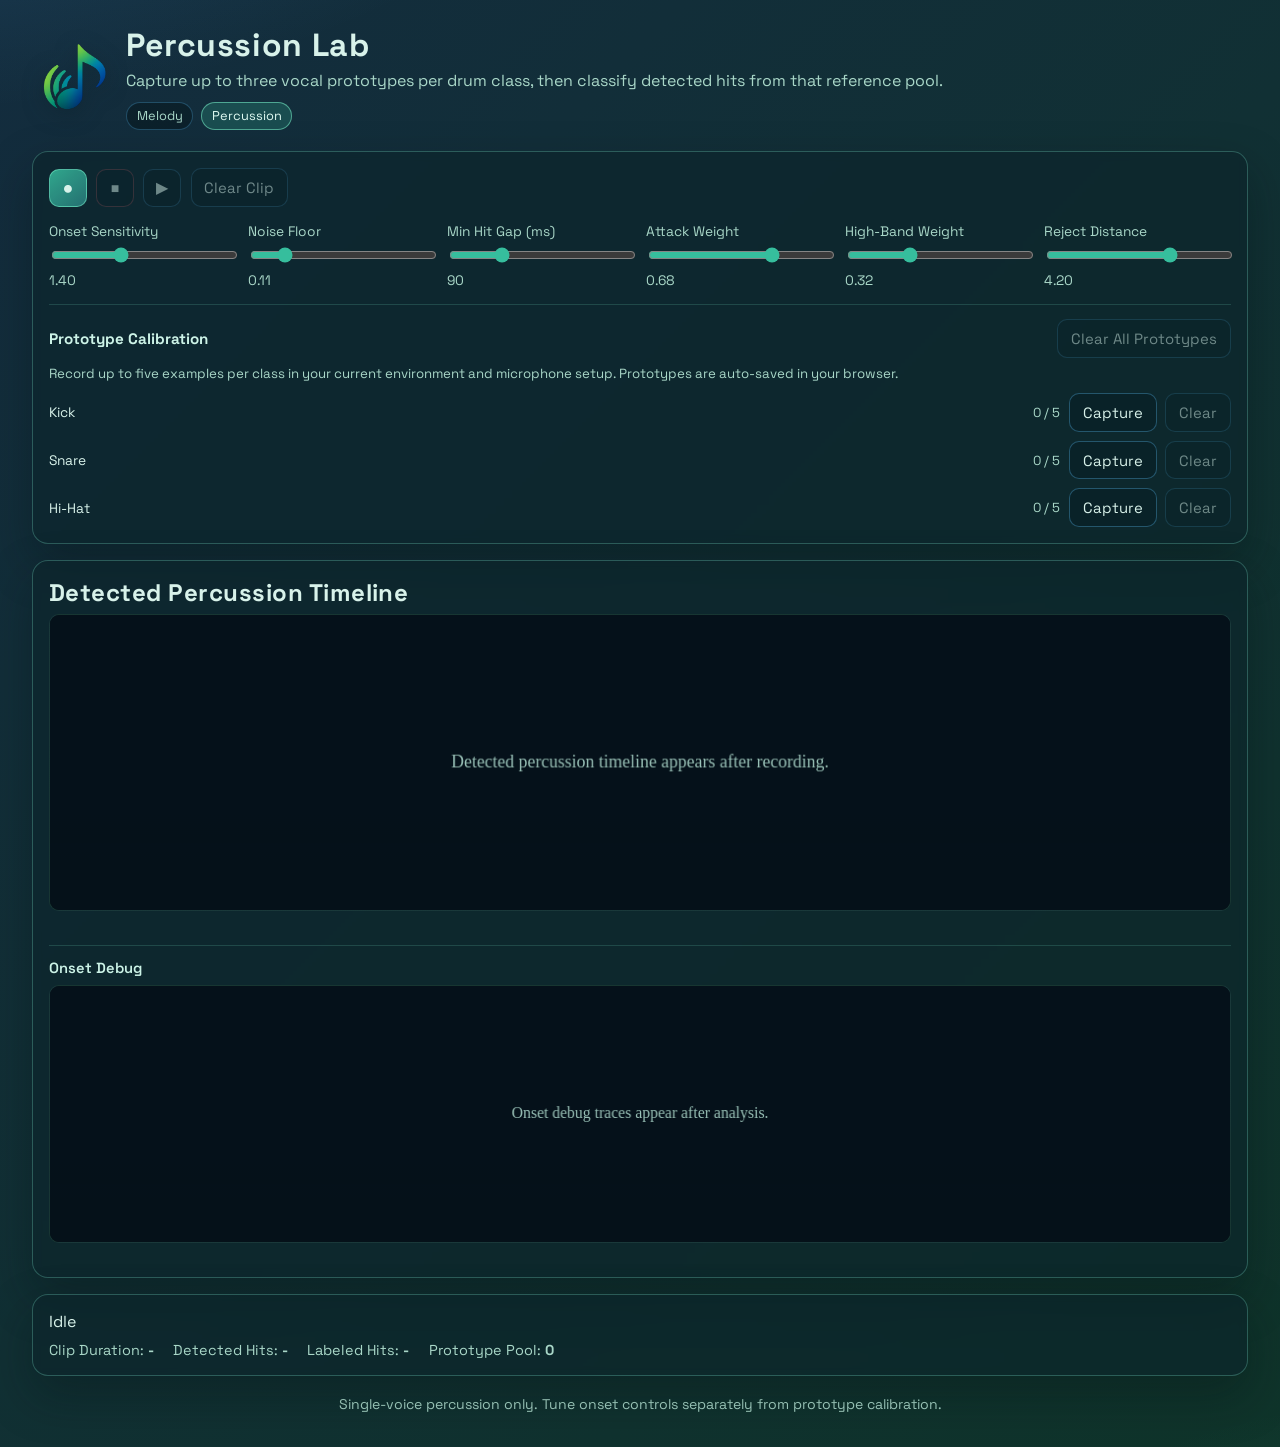
==== percussion.html @ eb564f1c "Rebuild percussion module with prototype calibration and robust matching" ====
<!doctype html>
<html lang="en">
<head>
  <meta charset="utf-8">
  <meta name="viewport" content="width=device-width, initial-scale=1">
  <title>Hummer Percussion Lab</title>
  <link rel="icon" type="image/png" sizes="32x32" href="assets/hummer_logo_32.png">
  <link rel="preconnect" href="https://fonts.googleapis.com">
  <link rel="preconnect" href="https://fonts.gstatic.com" crossorigin>
  <link href="https://fonts.googleapis.com/css2?family=Space+Grotesk:wght@400;500;700&display=swap" rel="stylesheet">
  <link rel="stylesheet" href="styles.css?v=20260312p">
</head>
<body>
  <main class="app-shell">
    <header class="app-header">
      <img src="assets/hummer_logo.png" alt="Hummer logo" class="logo">
      <div class="header-copy">
        <h1>Percussion Lab</h1>
        <p>Capture up to three vocal prototypes per drum class, then classify detected hits from that reference pool.</p>
        <nav class="module-ribbon" aria-label="Lab mode">
          <a class="module-ribbon-link" href="/index.html">Melody</a>
          <a class="module-ribbon-link active" href="/percussion.html" aria-current="page">Percussion</a>
        </nav>
      </div>
    </header>

    <section class="panel controls">
      <div class="button-row">
        <button id="startPercBtn" class="transport-symbol-btn" type="button" aria-label="Start recording clip" title="Start recording clip">&#x25cf;</button>
        <button id="stopPercBtn" class="transport-symbol-btn" type="button" aria-label="Stop recording or playback" title="Stop recording or playback" disabled>&#x25a0;</button>
        <button id="playPercBtn" class="transport-symbol-btn" type="button" aria-label="Play detected pattern" title="Play detected pattern" disabled>&#x25b6;</button>
        <button id="clearPercBtn" type="button" disabled>Clear Clip</button>
      </div>

      <div class="perc-controls-grid">
        <label>
          Onset Sensitivity
          <input id="percOnsetSensitivity" type="range" min="0.6" max="2.8" step="0.05" value="1.4">
          <span id="percOnsetSensitivityValue">1.40</span>
        </label>
        <label>
          Noise Floor
          <input id="percNoiseFloor" type="range" min="0" max="0.7" step="0.01" value="0.11">
          <span id="percNoiseFloorValue">0.11</span>
        </label>
        <label>
          Min Hit Gap (ms)
          <input id="percMinGapMs" type="range" min="30" max="260" step="5" value="90">
          <span id="percMinGapMsValue">90</span>
        </label>
        <label>
          Attack Weight
          <input id="percAttackWeight" type="range" min="0" max="1" step="0.01" value="0.68">
          <span id="percAttackWeightValue">0.68</span>
        </label>
        <label>
          High-Band Weight
          <input id="percHighWeight" type="range" min="0" max="1" step="0.01" value="0.32">
          <span id="percHighWeightValue">0.32</span>
        </label>
        <label>
          Reject Distance
          <input id="percRejectDistance" type="range" min="0.4" max="6" step="0.05" value="4.20">
          <span id="percRejectDistanceValue">4.20</span>
        </label>
      </div>

      <div class="perc-calibration-panel">
        <div class="perc-calibration-head">
          <h3>Prototype Calibration</h3>
          <button id="clearAllProtoBtn" type="button">Clear All Prototypes</button>
        </div>
        <p class="perc-calibration-subtext">Record up to five examples per class in your current environment and microphone setup. Prototypes are auto-saved in your browser.</p>
        <div class="perc-proto-grid">
          <div class="perc-proto-row">
            <span class="perc-proto-label">Kick</span>
            <span id="kickProtoCount" class="perc-proto-count">0 / 5</span>
            <button id="captureKickBtn" type="button">Capture</button>
            <button id="clearKickBtn" type="button">Clear</button>
          </div>
          <div class="perc-proto-row">
            <span class="perc-proto-label">Snare</span>
            <span id="snareProtoCount" class="perc-proto-count">0 / 5</span>
            <button id="captureSnareBtn" type="button">Capture</button>
            <button id="clearSnareBtn" type="button">Clear</button>
          </div>
          <div class="perc-proto-row">
            <span class="perc-proto-label">Hi-Hat</span>
            <span id="hatProtoCount" class="perc-proto-count">0 / 5</span>
            <button id="captureHatBtn" type="button">Capture</button>
            <button id="clearHatBtn" type="button">Clear</button>
          </div>
        </div>
      </div>
    </section>

    <section class="panel viz-panel">
      <h2>Detected Percussion Timeline</h2>
      <canvas id="percTimelineCanvas" width="1200" height="300"></canvas>
      <div id="percClassSummary" class="percussion-summary"></div>
      <div class="percussion-debug-wrap">
        <h3>Onset Debug</h3>
        <canvas id="percDebugCanvas" width="1200" height="260"></canvas>
        <div id="percDebugSummary" class="percussion-summary"></div>
      </div>
    </section>

    <section class="panel status-panel">
      <div id="percStatusText">Idle</div>
      <div class="stats">
        <span>Clip Duration: <strong id="percDurationValue">-</strong></span>
        <span>Detected Hits: <strong id="percHitCountValue">-</strong></span>
        <span>Labeled Hits: <strong id="percLabeledCountValue">-</strong></span>
        <span>Prototype Pool: <strong id="percProtoPoolValue">0</strong></span>
      </div>
    </section>

    <footer class="app-footer">
      <span>Single-voice percussion only. Tune onset controls separately from prototype calibration.</span>
    </footer>
  </main>

  <script src="audio-core.js?v=20260310a"></script>
  <script src="percussion.js?v=20260312p"></script>
</body>
</html>
---- styles.css ----
:root {
  --ink: #d8f2ea;
  --ink-muted: #a9d7c8;
  --deep-blue: #132c3e;
  --deep-green: #0f342a;
  --panel-bg: rgba(12, 37, 42, 0.62);
  --panel-border: rgba(108, 205, 182, 0.32);
  --accent: #36be9d;
  --accent-2: #5cc3ff;
  --danger: #f06f74;
}

* {
  box-sizing: border-box;
}

body {
  margin: 0;
  min-height: 100vh;
  color: var(--ink);
  font-family: "Space Grotesk", "Segoe UI", sans-serif;
  background:
    radial-gradient(80rem 42rem at -10% -20%, rgba(92, 195, 255, 0.2) 0%, rgba(19, 44, 62, 0) 60%),
    radial-gradient(72rem 38rem at 120% 120%, rgba(54, 190, 157, 0.22) 0%, rgba(15, 52, 42, 0) 58%),
    linear-gradient(135deg, #132c3e 0%, #0f342a 100%);
}

.app-shell {
  width: min(1220px, 95vw);
  margin: 1.4rem auto 2rem;
  display: grid;
  gap: 1rem;
}

.panel {
  border: 1px solid var(--panel-border);
  border-radius: 16px;
  background: var(--panel-bg);
  backdrop-filter: blur(4px);
  box-shadow: 0 20px 46px rgba(6, 18, 21, 0.34);
  padding: 1rem;
}

.app-header {
  display: flex;
  align-items: center;
  gap: 1rem;
  padding: 0.15rem 0.35rem 0.35rem;
}

.header-copy {
  min-width: 0;
}

.module-ribbon {
  margin-top: 0.65rem;
  display: inline-flex;
  gap: 0.45rem;
  align-items: center;
}

.module-ribbon-link {
  border: 1px solid rgba(92, 195, 255, 0.28);
  border-radius: 999px;
  background: rgba(9, 27, 34, 0.62);
  color: var(--ink-muted);
  text-decoration: none;
  font-size: 0.8rem;
  padding: 0.28rem 0.62rem;
  transition: background 120ms ease, color 120ms ease, border-color 120ms ease;
}

.module-ribbon-link:hover {
  color: var(--ink);
  border-color: rgba(124, 244, 203, 0.4);
}

.module-ribbon-link.active {
  color: #dffaf2;
  background: rgba(54, 190, 157, 0.22);
  border-color: rgba(124, 244, 203, 0.54);
}

.logo {
  width: 72px;
  height: 72px;
  object-fit: contain;
  filter: drop-shadow(0 5px 10px rgba(12, 34, 43, 0.5));
}

h1,
h2 {
  margin: 0 0 0.35rem;
  font-weight: 700;
  letter-spacing: 0.02em;
}

p {
  margin: 0;
  color: var(--ink-muted);
}

.button-row {
  display: flex;
  flex-wrap: wrap;
  gap: 0.6rem;
  align-items: center;
}

.preset-inline {
  display: grid;
  grid-template-columns: auto minmax(0, 1fr);
  gap: 0.55rem;
  align-items: center;
  flex: 0 1 clamp(135px, 18.75%, 240px);
  margin-left: auto;
  min-width: 0;
}

.preset-label {
  display: block;
  margin: 0;
  color: var(--ink-muted);
  font-size: 0.82rem;
  letter-spacing: 0.01em;
}

.preset-inline select {
  min-width: 0;
  width: 100%;
}

button,
select,
input[type="number"] {
  border: 1px solid rgba(92, 195, 255, 0.32);
  border-radius: 10px;
  color: var(--ink);
  background: rgba(11, 32, 40, 0.72);
  padding: 0.56rem 0.8rem;
  font-family: inherit;
  font-size: 0.93rem;
}

button {
  cursor: pointer;
  transition: transform 120ms ease, background 120ms ease;
}

button:hover:not(:disabled) {
  transform: translateY(-1px);
  background: rgba(30, 70, 80, 0.82);
}

button:disabled {
  opacity: 0.48;
  cursor: not-allowed;
}

.transport-symbol-btn {
  width: 2.35rem;
  height: 2.35rem;
  padding: 0;
  display: inline-flex;
  align-items: center;
  justify-content: center;
  font-size: 1.02rem;
  line-height: 1;
}

#startBtn {
  background: linear-gradient(140deg, rgba(54, 190, 157, 0.85), rgba(43, 130, 130, 0.8));
  border-color: rgba(124, 244, 203, 0.5);
  font-size: 1.14rem;
}

#stopBtn {
  border-color: rgba(240, 111, 116, 0.38);
  font-size: 0.88rem;
}

#startPercBtn {
  background: linear-gradient(140deg, rgba(54, 190, 157, 0.85), rgba(43, 130, 130, 0.8));
  border-color: rgba(124, 244, 203, 0.5);
  font-size: 1.14rem;
}

#stopPercBtn {
  border-color: rgba(240, 111, 116, 0.38);
  font-size: 0.88rem;
}

.icon-toggle {
  width: 2.05rem;
  height: 2.05rem;
  border-radius: 999px;
  padding: 0;
  display: inline-flex;
  align-items: center;
  justify-content: center;
  font-size: 1.08rem;
  line-height: 1;
}

.icon-toggle {
  font-size: 1.5rem;
}

.icon-loop {
  font-size: 1.15rem;
}

.icon-loop.loop-active {
  background: rgba(54, 190, 157, 0.35);
  border-color: rgba(124, 244, 203, 0.7);
  box-shadow: 0 0 0 1px rgba(124, 244, 203, 0.22) inset;
}

.reset-btn {
  border-radius: 10px;
  padding: 0.5rem 0.8rem;
  min-width: 4.8rem;
}

.play-mode-group {
  display: flex;
  flex-wrap: wrap;
  gap: 0.35rem 0.6rem;
  align-items: center;
}

.play-mode-option {
  display: inline-flex;
  align-items: center;
  gap: 0.32rem;
  white-space: nowrap;
  color: var(--ink);
  font-size: 0.82rem;
}

.play-mode-option input[type="radio"] {
  margin: 0;
  accent-color: var(--accent);
}

.selection-panel {
  margin-top: 0.15rem;
}

.synth-panel {
  margin-top: 0.9rem;
  padding-top: 0.85rem;
  border-top: 1px solid rgba(108, 205, 182, 0.22);
}

.synth-panel-header {
  display: flex;
  align-items: center;
  gap: 0.6rem;
}

.synth-panel-title {
  margin: 0;
  font-size: 0.92rem;
  font-weight: 600;
  color: #ccf3e7;
  letter-spacing: 0.01em;
}

.icon-toggle-secondary {
  margin-left: auto;
  width: 1.95rem;
  height: 1.95rem;
  font-size: 1.35rem;
}

.synth-selection-panel {
  margin-top: 0.55rem;
}

.synth-row-grid {
  display: grid;
  gap: 0.75rem;
  align-items: end;
}

.synth-row-voice,
.synth-row-envelope,
.synth-row-amp-envelope {
  grid-template-columns: repeat(4, minmax(140px, 1fr));
}

.synth-row-filter {
  grid-template-columns: repeat(5, minmax(120px, 1fr));
}

.synth-row-envelope {
  margin-top: 0.4rem;
}

.synth-row-dynamics {
  margin-top: 0.75rem;
  grid-template-columns: minmax(220px, 1fr) minmax(140px, 220px) auto;
  justify-content: space-between;
  align-items: end;
}

#synthTestBtn {
  min-width: 4.6rem;
  font-size: 0.84rem;
  font-weight: 600;
  letter-spacing: 0.01em;
  align-self: end;
}

#synthTestBtn.is-holding {
  background: rgba(54, 190, 157, 0.34);
  border-color: rgba(124, 244, 203, 0.65);
  box-shadow: 0 0 0 1px rgba(124, 244, 203, 0.2) inset;
  transform: translateY(0);
}

.synth-row-divider {
  margin-top: 0.75rem;
  margin-bottom: 0.75rem;
  border-top: 1px solid rgba(108, 205, 182, 0.16);
}

.synth-voice2-toggle,
.synth-inline-end {
  align-self: start;
  white-space: nowrap;
}

.control-disabled {
  opacity: 0.55;
}

.control-grid {
  margin-top: 0.9rem;
  display: grid;
  grid-template-columns: repeat(6, minmax(90px, 1fr));
  gap: 0.75rem;
  align-items: start;
}

.scale-control-row {
  margin-top: 0.85rem;
  padding-top: 0.85rem;
  border-top: 1px solid rgba(108, 205, 182, 0.22);
  display: grid;
  grid-template-columns: auto auto auto;
  gap: 0.75rem;
  align-items: end;
  justify-content: start;
}

.scale-control-row label {
  justify-self: start;
}

.scale-control-row #scaleRoot {
  width: 8ch;
}

.scale-control-row #scaleMode {
  width: 25ch;
}

.scale-control-row #playScaleBtn {
  justify-self: end;
}

.raw-playback-row {
  margin-top: 0.85rem;
  padding-top: 0.85rem;
  border-top: 1px solid rgba(108, 205, 182, 0.22);
  display: grid;
  grid-template-columns: auto minmax(190px, 1fr) auto minmax(190px, 1fr);
  gap: 0.75rem;
  align-items: end;
}

.raw-playback-toggle {
  align-self: center;
  white-space: nowrap;
}

.raw-playback-slider {
  min-width: 0;
}

.pitch-frontend-grid {
  margin-top: 0.85rem;
  display: grid;
  grid-template-columns: repeat(4, minmax(150px, 1fr));
  gap: 0.75rem;
  align-items: start;
}

.perc-controls-grid {
  margin-top: 0.9rem;
  display: grid;
  grid-template-columns: repeat(6, minmax(120px, 1fr));
  gap: 0.75rem;
  align-items: start;
}

.perc-calibration-panel {
  margin-top: 0.95rem;
  padding-top: 0.9rem;
  border-top: 1px solid rgba(108, 205, 182, 0.2);
}

.perc-calibration-head {
  display: flex;
  align-items: center;
  justify-content: space-between;
  gap: 0.8rem;
  flex-wrap: wrap;
}

.perc-calibration-head h3 {
  margin: 0;
  font-size: 0.95rem;
  color: #ccf3e7;
}

.perc-calibration-subtext {
  margin-top: 0.4rem;
  font-size: 0.83rem;
}

.perc-proto-grid {
  margin-top: 0.7rem;
  display: grid;
  gap: 0.55rem;
}

.perc-proto-row {
  display: grid;
  grid-template-columns: minmax(90px, 1fr) auto auto auto;
  gap: 0.55rem;
  align-items: center;
}

.perc-proto-label {
  font-size: 0.86rem;
  color: var(--ink);
}

.perc-proto-count {
  color: var(--ink-muted);
  font-size: 0.82rem;
}

.percussion-summary {
  margin-top: 0.8rem;
  display: flex;
  flex-wrap: wrap;
  gap: 0.55rem;
}

.percussion-chip {
  padding: 0.3rem 0.6rem;
  border: 1px solid rgba(108, 205, 182, 0.3);
  border-radius: 999px;
  background: rgba(11, 32, 40, 0.58);
  color: var(--ink-muted);
  font-size: 0.8rem;
}

.percussion-debug-wrap {
  margin-top: 1rem;
  padding-top: 0.85rem;
  border-top: 1px solid rgba(108, 205, 182, 0.2);
}

.percussion-debug-wrap h3 {
  margin: 0 0 0.5rem;
  font-size: 0.92rem;
  color: #ccf3e7;
  font-weight: 600;
}

label {
  display: grid;
  gap: 0.35rem;
  font-size: 0.86rem;
  color: var(--ink-muted);
  min-width: 0;
}

label.inline {
  display: flex;
  align-items: flex-start;
  justify-content: flex-start;
  gap: 0.45rem;
  color: var(--ink);
}

.playback-toggle {
  font-size: 0.84rem;
  white-space: nowrap;
}

input[type="checkbox"] {
  accent-color: var(--accent);
}

input[type="range"] {
  width: 100%;
  accent-color: var(--accent);
}

#noteDerivation {
  width: 100%;
  min-width: 0;
}

#scaleRoot {
  width: 100%;
  min-width: 0;
}

#scaleMode {
  width: 100%;
  max-width: 100%;
  min-width: 0;
}

.status-panel {
  display: grid;
  gap: 0.6rem;
}

#statusText {
  color: #ccf3e7;
  font-weight: 500;
}

.stats {
  display: flex;
  flex-wrap: wrap;
  gap: 0.9rem 1.2rem;
  font-size: 0.9rem;
  color: var(--ink-muted);
}

canvas {
  width: 100%;
  height: auto;
  border: 1px solid rgba(108, 205, 182, 0.2);
  border-radius: 10px;
  background: linear-gradient(180deg, rgba(6, 18, 27, 0.92), rgba(4, 14, 15, 0.88));
}

.app-footer {
  text-align: center;
  font-size: 0.88rem;
  color: var(--ink-muted);
  padding: 0.2rem 0.35rem 0.1rem;
}

.app-footer .repo-link,
.app-footer .repo-link:link,
.app-footer .repo-link:visited,
.app-footer .repo-link:hover,
.app-footer .repo-link:active {
  color: #ffffff !important;
  -webkit-text-fill-color: #ffffff;
}

.app-footer .repo-link {
  text-decoration: underline;
  text-decoration-color: rgba(255, 255, 255, 0.45);
}

.app-footer .repo-link:hover {
  text-decoration-color: rgba(255, 255, 255, 0.88);
}

@media (max-width: 700px) {
  .app-header {
    align-items: flex-start;
    flex-direction: column;
  }

  .logo {
    width: 58px;
    height: 58px;
  }

  .stats {
    gap: 0.45rem 0.8rem;
    font-size: 0.82rem;
  }

  .control-grid {
    grid-template-columns: repeat(2, minmax(140px, 1fr));
    gap: 0.75rem;
  }

  .perc-controls-grid {
    grid-template-columns: repeat(2, minmax(140px, 1fr));
  }

  .perc-proto-row {
    grid-template-columns: minmax(88px, 1fr) auto;
  }

  .perc-proto-row button {
    width: 100%;
  }

  .preset-inline {
    flex: 1 1 100%;
  }

  .scale-control-row {
    grid-template-columns: repeat(2, minmax(140px, 1fr));
  }

  .scale-control-row #scaleRoot,
  .scale-control-row #scaleMode {
    width: 100%;
  }

  .scale-control-row #playScaleBtn {
    justify-self: stretch;
    grid-column: 1 / -1;
  }

  .pitch-frontend-grid {
    grid-template-columns: repeat(2, minmax(140px, 1fr));
  }

  .raw-playback-row {
    grid-template-columns: 1fr;
  }

  .synth-row-voice,
  .synth-row-filter,
  .synth-row-envelope,
  .synth-row-amp-envelope {
    grid-template-columns: repeat(2, minmax(140px, 1fr));
  }

  .synth-row-dynamics {
    grid-template-columns: repeat(2, minmax(140px, 1fr));
  }

  #synthTestBtn {
    width: 100%;
    grid-column: 1 / -1;
  }
}
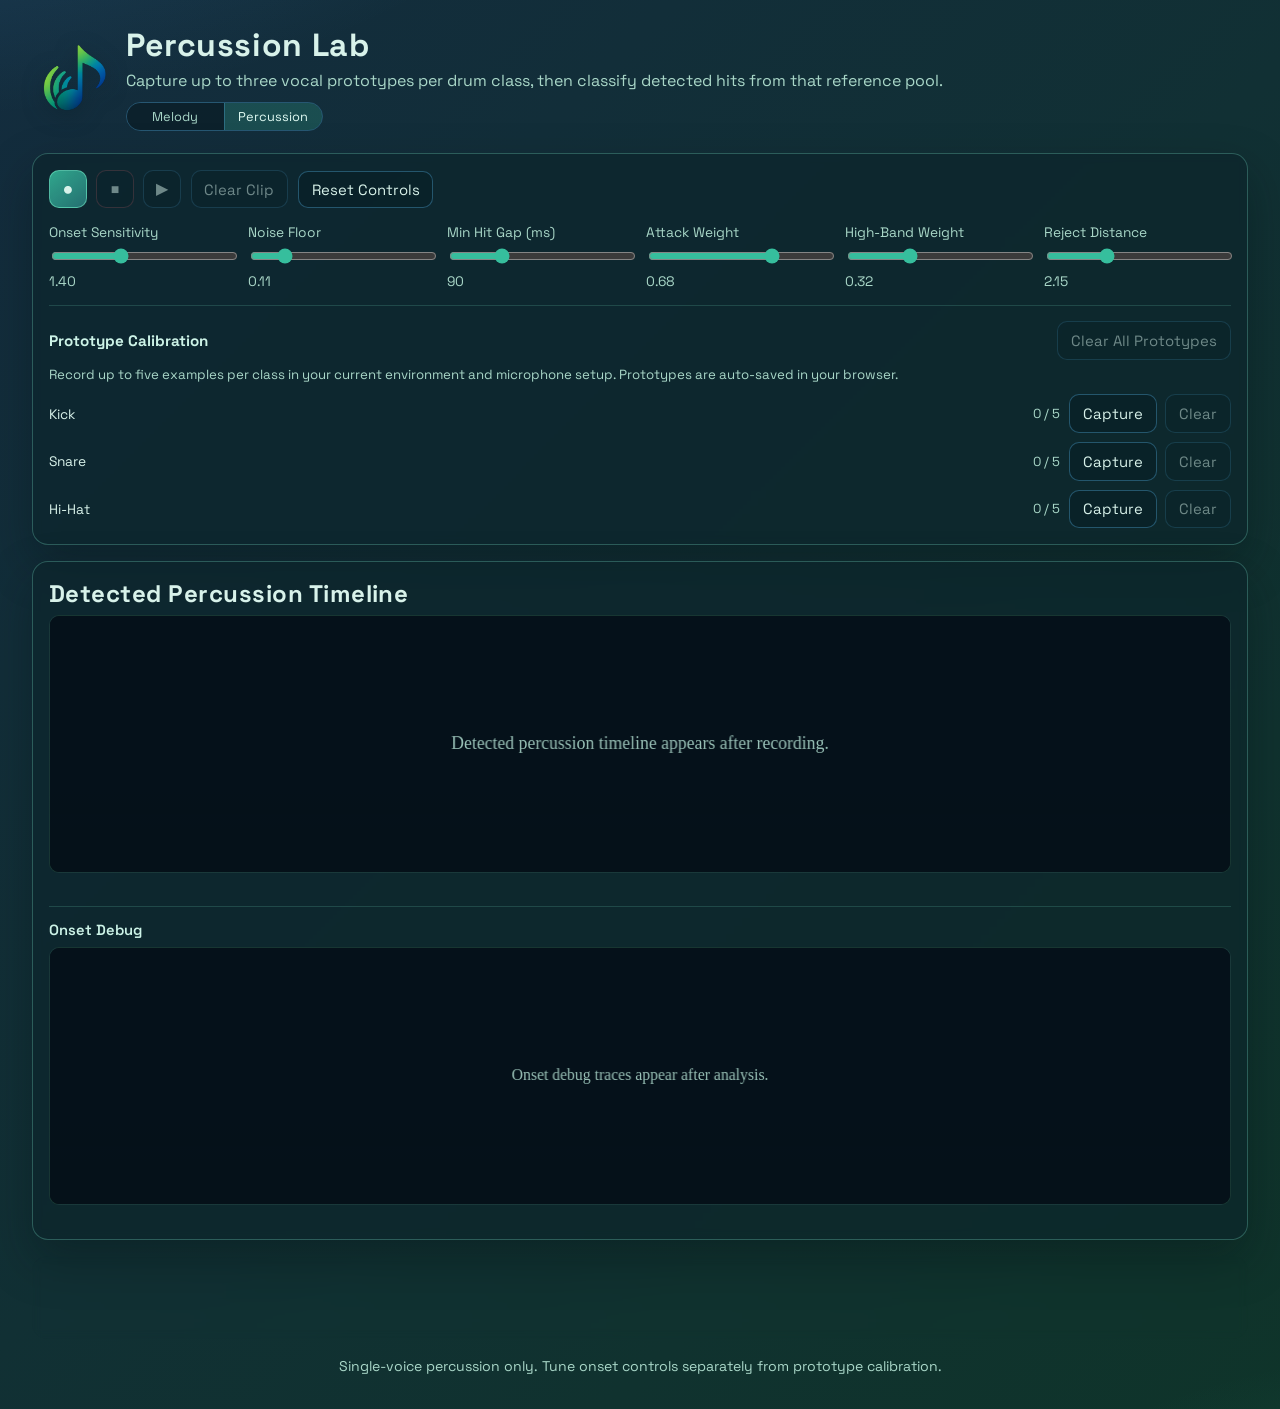
==== commit 9d94edcb: "Refine melody timeline amplitude overlay and percussion UI tuning" ====
--- a/percussion.html
+++ b/percussion.html
@@ -17,7 +17,7 @@
       <div class="header-copy">
         <h1>Percussion Lab</h1>
         <p>Capture up to three vocal prototypes per drum class, then classify detected hits from that reference pool.</p>
-        <nav class="module-ribbon" aria-label="Lab mode">
+        <nav class="module-ribbon module-split" aria-label="Lab mode">
           <a class="module-ribbon-link" href="/index.html">Melody</a>
           <a class="module-ribbon-link active" href="/percussion.html" aria-current="page">Percussion</a>
         </nav>
@@ -30,6 +30,7 @@
         <button id="stopPercBtn" class="transport-symbol-btn" type="button" aria-label="Stop recording or playback" title="Stop recording or playback" disabled>&#x25a0;</button>
         <button id="playPercBtn" class="transport-symbol-btn" type="button" aria-label="Play detected pattern" title="Play detected pattern" disabled>&#x25b6;</button>
         <button id="clearPercBtn" type="button" disabled>Clear Clip</button>
+        <button id="percResetControlsBtn" class="reset-btn" type="button" aria-label="Reset percussion controls" title="Reset percussion controls">Reset Controls</button>
       </div>
 
       <div class="perc-controls-grid">
@@ -60,8 +61,8 @@
         </label>
         <label>
           Reject Distance
-          <input id="percRejectDistance" type="range" min="0.4" max="6" step="0.05" value="4.20">
-          <span id="percRejectDistanceValue">4.20</span>
+          <input id="percRejectDistance" type="range" min="0.4" max="6" step="0.05" value="2.15">
+          <span id="percRejectDistanceValue">2.15</span>
         </label>
       </div>
 
@@ -96,7 +97,7 @@
 
     <section class="panel viz-panel">
       <h2>Detected Percussion Timeline</h2>
-      <canvas id="percTimelineCanvas" width="1200" height="300"></canvas>
+      <canvas id="percTimelineCanvas" width="1200" height="260"></canvas>
       <div id="percClassSummary" class="percussion-summary"></div>
       <div class="percussion-debug-wrap">
         <h3>Onset Debug</h3>
--- a/styles.css
+++ b/styles.css
@@ -59,6 +59,13 @@
   align-items: center;
 }
 
+.module-ribbon.module-split {
+  gap: 0;
+  border: 1px solid rgba(92, 195, 255, 0.28);
+  border-radius: 999px;
+  overflow: hidden;
+}
+
 .module-ribbon-link {
   border: 1px solid rgba(92, 195, 255, 0.28);
   border-radius: 999px;
@@ -68,6 +75,18 @@
   font-size: 0.8rem;
   padding: 0.28rem 0.62rem;
   transition: background 120ms ease, color 120ms ease, border-color 120ms ease;
+}
+
+.module-ribbon.module-split .module-ribbon-link {
+  border: 0;
+  border-radius: 0;
+  padding: 0.32rem 0.78rem;
+  min-width: 6.1rem;
+  text-align: center;
+}
+
+.module-ribbon.module-split .module-ribbon-link + .module-ribbon-link {
+  border-left: 1px solid rgba(92, 195, 255, 0.28);
 }
 
 .module-ribbon-link:hover {
